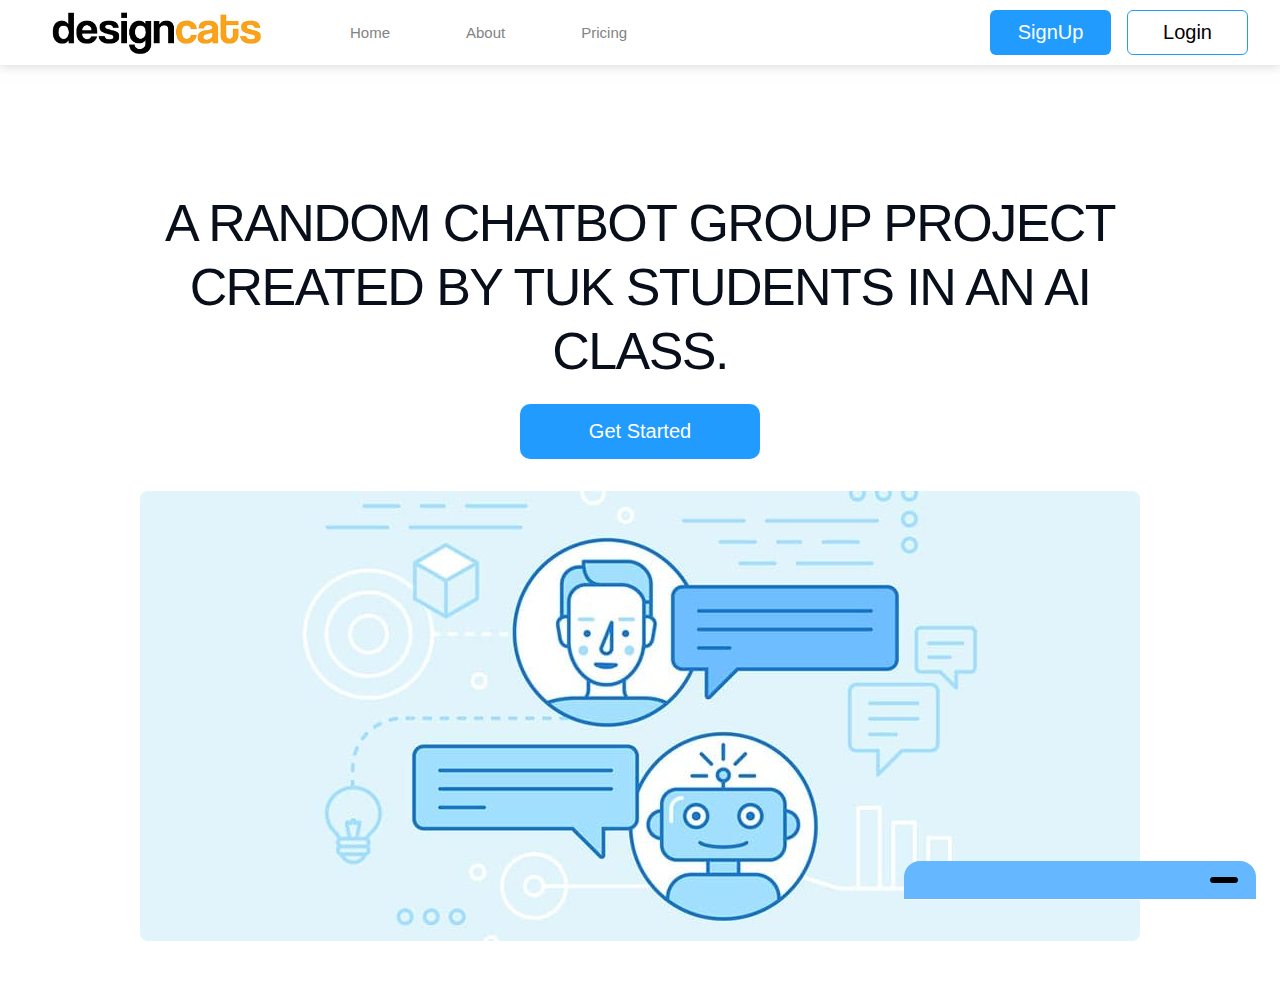
==== Python Chatbot/Backend/templates/index.html @ fd8f2a42 "Solved the cors isse and implemented a new training algorithm." ====
<!DOCTYPE html>
<html lang="en">
  <head>
    <meta charset="UTF-8" />
    <meta http-equiv="X-UA-Compatible" content="IE=edge" />
    <meta name="viewport" content="width=device-width, initial-scale=1.0" />
    <link rel="stylesheet" href="../static/styles/style.css" />
    <title>Tlior: ChatBot Project</title>
  </head>
  <body>
    <nav>
      <div class="navigation">
        <div class="logo_container">
          <div class="logo">
            <img src="../static/images/logo.png" alt="logo image" />
          </div>
        </div>
        <div class="nav_links_container">
          <a id="nav_link">Home</a>
          <a id="nav_link">About</a>
          <a id="nav_link">Pricing</a>
        </div>
        <div class="join_btn_container">
          <button id="join">SignUp</button>
          <button id="login">Login</button>
        </div>
      </div>
    </nav>
    <div class="header_page">
      <div class="row1">
        <h1>
          A RANDOM CHATBOT GROUP PROJECT CREATED BY TUK STUDENTS IN AN AI CLASS.
        </h1>
        <div class="call_to_actn_btn">
          <button>Get Started</button>
        </div>
      </div>
      <div class="row2">
        <div class="header_img">
          <img src="../static/images/headerimg1.jpg" alt="header image" />
        </div>
      </div>
    </div>
    <div class="chatclient">
      <div class="chatclient_container">
        <div class="opener">
          <img
            id="max_toggler"
            src="../static/images/maximize.png"
            alt="minimize icon"
          />
          <img
            id="view_toggler"
            src="../static/images/minimize.png"
            alt="minimize icon"
          />
        </div>
        <div class="recycler">
          <div class="initial scroll_view">
            <div class="incoming">
              <div class="profile">
                <img
                  class="profilepic"
                  src="../static/images/incoming.png"
                  alt="incoming profile"
                />
              </div>
              <div class="actual_msg">
                <div class="message" id="actual_msg" key="">
                  <p>
                    Hello! My name is AI. Am your Tlior assistant. Ask me
                    something and see me respond. Am amazing try me out!
                  </p>
                </div>
                <div class="message" id="actual_msg" key="">
                  <p>And if you want to exit at anytime, just type Bye!</p>
                </div>
              </div>
            </div>
            <div class="new_view"></div>
          </div>
          <div class="message_input">
            <input
              class="input"
              type="text"
              placeholder="ask me anything! Human"
            />
            <div class="send_btn">
              <img src="../static/images/send.png" alt="send message" />
            </div>
          </div>
        </div>
      </div>
    </div>
    <script
      type="text/javascript"
      src="{{ url_for('static', filename='scripts/scripts.js') }}"
    ></script>
    <!-- <script type="text/javascript" src="../static/scripts/scripts.js"></script> -->
  </body>
</html>
---- Python Chatbot/Backend/static/styles/style.css ----
::-webkit-scrollbar {
  display: none;
  visibility: hidden;
  opacity: 0;
}

* {
  margin: 0;
  padding: 0;
  box-sizing: border-box;
  overflow: hidden;
}
/* navigation bar content */
nav {
  padding: 0.3em 0;
  box-shadow: 0 2px 10px rgb(187 187 187 / 50%);
}
nav .navigation {
  display: grid;
  grid-template-columns: 18em repeat(2, 1fr);
  grid-gap: 2em;
}
nav .navigation .logo_container {
  display: grid;
  margin: auto 0;
}
nav .navigation .logo_container .logo {
  padding: 0 0 0 3em;
  display: grid;
  margin: auto;
}
nav .navigation .logo_container .logo img {
  width: 90%;
  cursor: pointer;
}
nav .navigation .nav_links_container {
  display: flex;
  justify-content: start;
  grid-gap: 1em;
  margin: auto 0;
}
nav .navigation .nav_links_container #nav_link {
  font-size: 15px;
  font-family: "Roboto", sans-serif;
  font-weight: 300;
  padding: 0.8em 2em;
  color: #838383;
  cursor: pointer;
  text-decoration: none;
}
nav .navigation .nav_links_container #nav_link:hover {
  color: black;
}
nav .navigation .join_btn_container {
  display: flex;
  justify-content: end;
  padding-right: 2em;
  margin: auto 0;
  grid-gap: 1em;
}
nav .navigation .join_btn_container button {
  width: 28%;
  padding: 0.5em 0.5em;
  border: none;
  outline: none;
  border-radius: 0.3em;
  background-color: #229bff;
  color: white;
  font-size: 20px;
  cursor: pointer;
  transition: 0.1s ease-in-out;
}
nav .navigation .join_btn_container #login {
  border: 1px solid #229bff;
  background-color: transparent;
  color: rgb(0, 0, 0);
}
nav .navigation .join_btn_container button:hover {
  background-color: #0064b5;
}
nav .navigation .join_btn_container #login:hover {
  background-color: #e6e6e6cf;
}
/* body content */

/* header page */
body .header_page {
  padding: 3em;
}
body .row1 h1 {
  font-family: euclidcircularb, -apple-system, BlinkMacSystemFont, Segoe UI,
    Roboto, Oxygen, Ubuntu, Cantarell, Fira Sans, Droid Sans, Helvetica Neue,
    sans-serif;
  text-align: center;
  color: #080f1a;
  font-weight: 500;
  padding: 1.5em 1.5em;
  padding-bottom: 0.4em;
  font-size: 52px;
  line-height: 64px;
  letter-spacing: -0.03em;
}
body .row1 .call_to_actn_btn {
  padding: 0;
  display: grid;
  justify-content: center;
  padding: 0;
  padding-bottom: 2em;
}
body .row1 .call_to_actn_btn button {
  padding: 0.8em;
  font-size: 20px;
  color: white;
  width: 12em;
  outline: none;
  border: none;
  background: #229bff;
  border-radius: 0.5em;
  transition: all 0.15s ease-in-out;
}
body .row1 .call_to_actn_btn button:hover {
  transform: scale(1.03);
  background-color: #0064b5;
}
body .row2 .header_img {
  padding: 0;
  display: grid;
  justify-content: center;
}
body .row2 .header_img img {
  border-radius: 0.5em;
}
/* chat client */
body .chatclient .chatclient_container {
  position: absolute;
  z-index: 5;
  right: 0;
  bottom: 0;
  margin-right: 1.5em;
  max-height: 2.45em;
  transition: all 0.4s ease-in;
}
body .chatclient .chatclient_container.unhide {
  max-height: 40em;
}
body .chatclient .chatclient_container .opener {
  background-color: #65b7ff;
  border-radius: 1em 1em 0 0;
  padding: 0.2em 1em;
  display: flex;
  justify-content: space-between;
  width: 22em;
  cursor: pointer;
}
body .chatclient .chatclient_container .opener img {
  width: 2em;
}
body .chatclient .chatclient_container .opener #max_toggler {
  padding: 0.4em;
  opacity: 0;
  visibility: hidden;
}
body .chatclient .chatclient_container .recycler {
  padding: 1em 0.5em;
  right: 0;
  background-color: white;
}
body .chatclient .chatclient_container .recycler .scroll_view {
  padding: 0 0 1em 0;
  overflow-y: scroll;
  max-height: 32em;
}
body .chatclient .chatclient_container .recycler .new_view {
  padding: 1em 0 1em 0;
  display: grid;
  grid-gap: 1em;
}
body .chatclient .chatclient_container .recycler .scroll_view .incoming,
body .chatclient .chatclient_container .recycler .scroll_view .outgoing {
  display: flex;
  grid-gap: 0.5em;
}
body .chatclient .chatclient_container .recycler .scroll_view .outgoing {
  justify-content: end;
}
body .chatclient .chatclient_container .recycler .scroll_view .actual_msg {
  display: grid;
  grid-gap: 1em;
}
body
  .chatclient
  .chatclient_container
  .recycler
  .scroll_view
  .outgoing
  #actual_msg,
body
  .chatclient
  .chatclient_container
  .recycler
  .scroll_view
  .incoming
  #actual_msg {
  padding: 0.5em 0.8em;
  background-color: #f4f4f4;
  width: 18em;
  border-radius: 1em;
  font-size: 14px;
  font-family: "Roboto", sans-serif;
  line-height: 20px;
  letter-spacing: 1px;
}
body .chatclient .chatclient_container .recycler .scroll_view .profile img {
  width: 1.8em;
  border-radius: 50%;
  background-color: #e6ecff;
  cursor: pointer;
}
body .chatclient .chatclient_container .message_input {
  outline: none;
  display: flex;
  border: none;
  padding: 0 0.8em;
  font-size: 17px;
  width: 100%;
  border-top: 2px solid black;
  border-bottom: 2px solid black;
  background-color: transparent;
}
body .chatclient .chatclient_container .message_input input {
  outline: none;
  border: none;
  padding: 0.6em 1em;
  font-size: 17px;
  width: 100%;
  background-color: transparent;
}
body .chatclient .chatclient_container .message_input .send_btn {
  display: grid;
  margin: auto 0;
  width: 2em;
  background-color: rgb(100, 183, 255);
  padding: 0.2em 0.3em 0.2em 0em;
  margin-right: 0.5em;
  border-radius: 50%;
  cursor: pointer;
}
body .chatclient .chatclient_container .message_input .send_btn:hover {
  background-color: rgb(71, 156, 231);
}
body .chatclient .chatclient_container .message_input .send_btn img {
  width: 1.6em;
  height: 1.3em;
  padding: 0.2em 0.2em 0.2em 0.35em;
}

body .chatclient .chatclient_container .message_input .send_btn.maximize {
  padding: 0.2em 0.3em 0.2em 0.1em;
}
body .chatclient .chatclient_container.maximize {
  max-height: 80em;
  margin-right: unset;
}
body .chatclient .chatclient_container .opener.maximize {
  bottom: 0;
  width: 100vw;
  transition: all 0.4s ease-in;
}
body .chatclient .chatclient_container .message_input .send_btn.maximize {
  padding: 0.2em 0.3em 0.2em 0.1em;
}
body
  .chatclient
  .chatclient_container
  .recycler
  .scroll_view
  .outgoing
  #actual_msg.maximize,
body
  .chatclient
  .chatclient_container
  .recycler
  .scroll_view
  .incoming
  #actual_msg.maximize {
  width: 40em;
}
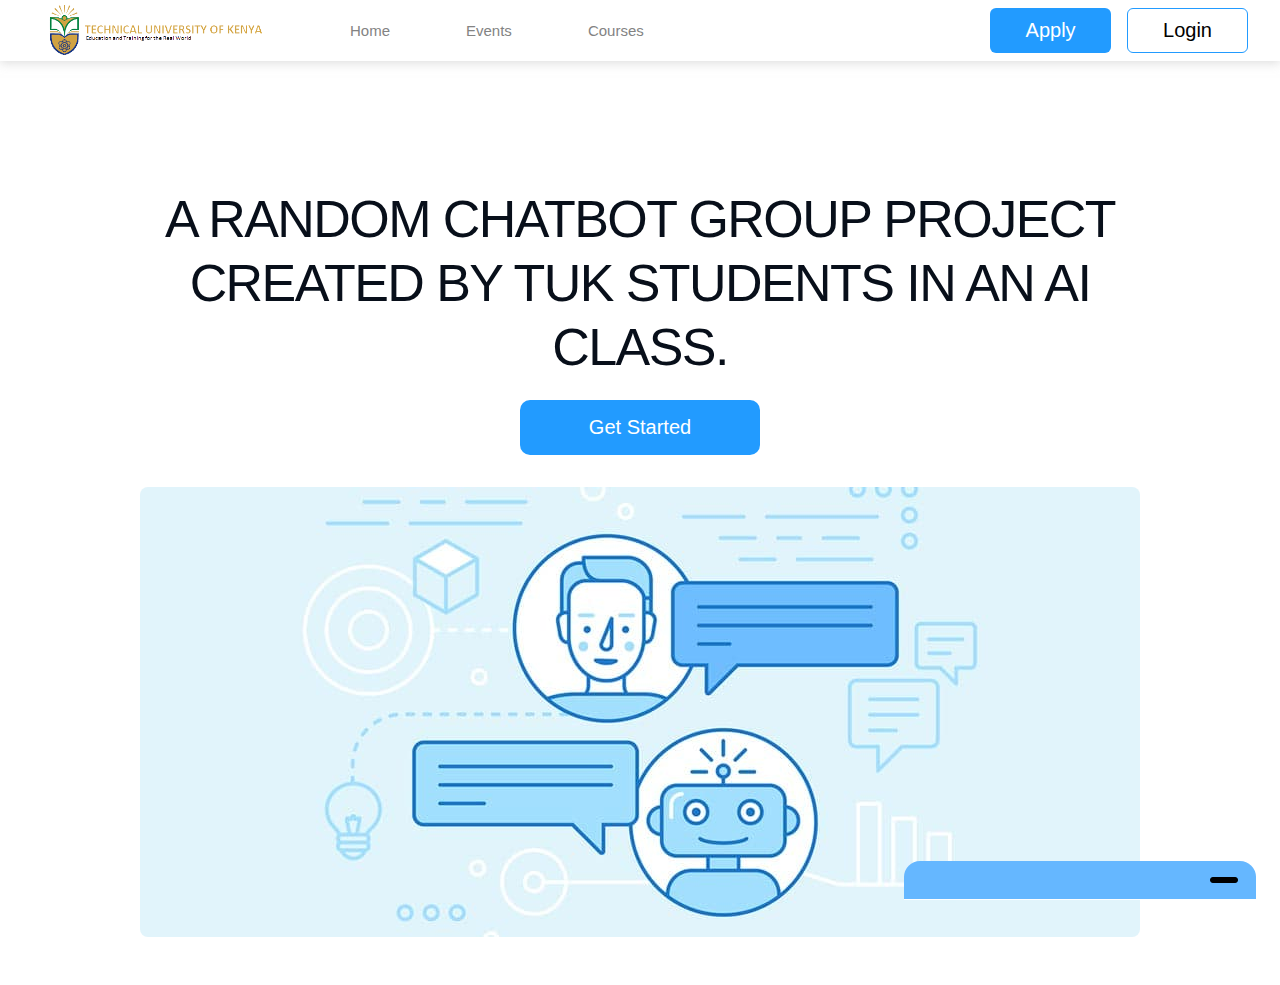
==== commit 025fe7e4: "Password Generator Project" ====
--- a/Python Chatbot/Backend/templates/index.html
+++ b/Python Chatbot/Backend/templates/index.html
@@ -12,16 +12,16 @@
       <div class="navigation">
         <div class="logo_container">
           <div class="logo">
-            <img src="../static/images/logo.png" alt="logo image" />
+            <img src="../static/images/tuklogo.png" alt="logo image" />
           </div>
         </div>
         <div class="nav_links_container">
           <a id="nav_link">Home</a>
-          <a id="nav_link">About</a>
-          <a id="nav_link">Pricing</a>
+          <a id="nav_link">Events</a>
+          <a id="nav_link">Courses</a>
         </div>
         <div class="join_btn_container">
-          <button id="join">SignUp</button>
+          <button id="join">Apply</button>
           <button id="login">Login</button>
         </div>
       </div>
--- a/Python Chatbot/Backend/static/styles/style.css
+++ b/Python Chatbot/Backend/static/styles/style.css
@@ -138,7 +138,7 @@
   bottom: 0;
   margin-right: 1.5em;
   max-height: 2.45em;
-  transition: all 0.4s ease-in;
+  transition: all 0.25s ease-in;
 }
 body .chatclient .chatclient_container.unhide {
   max-height: 40em;
